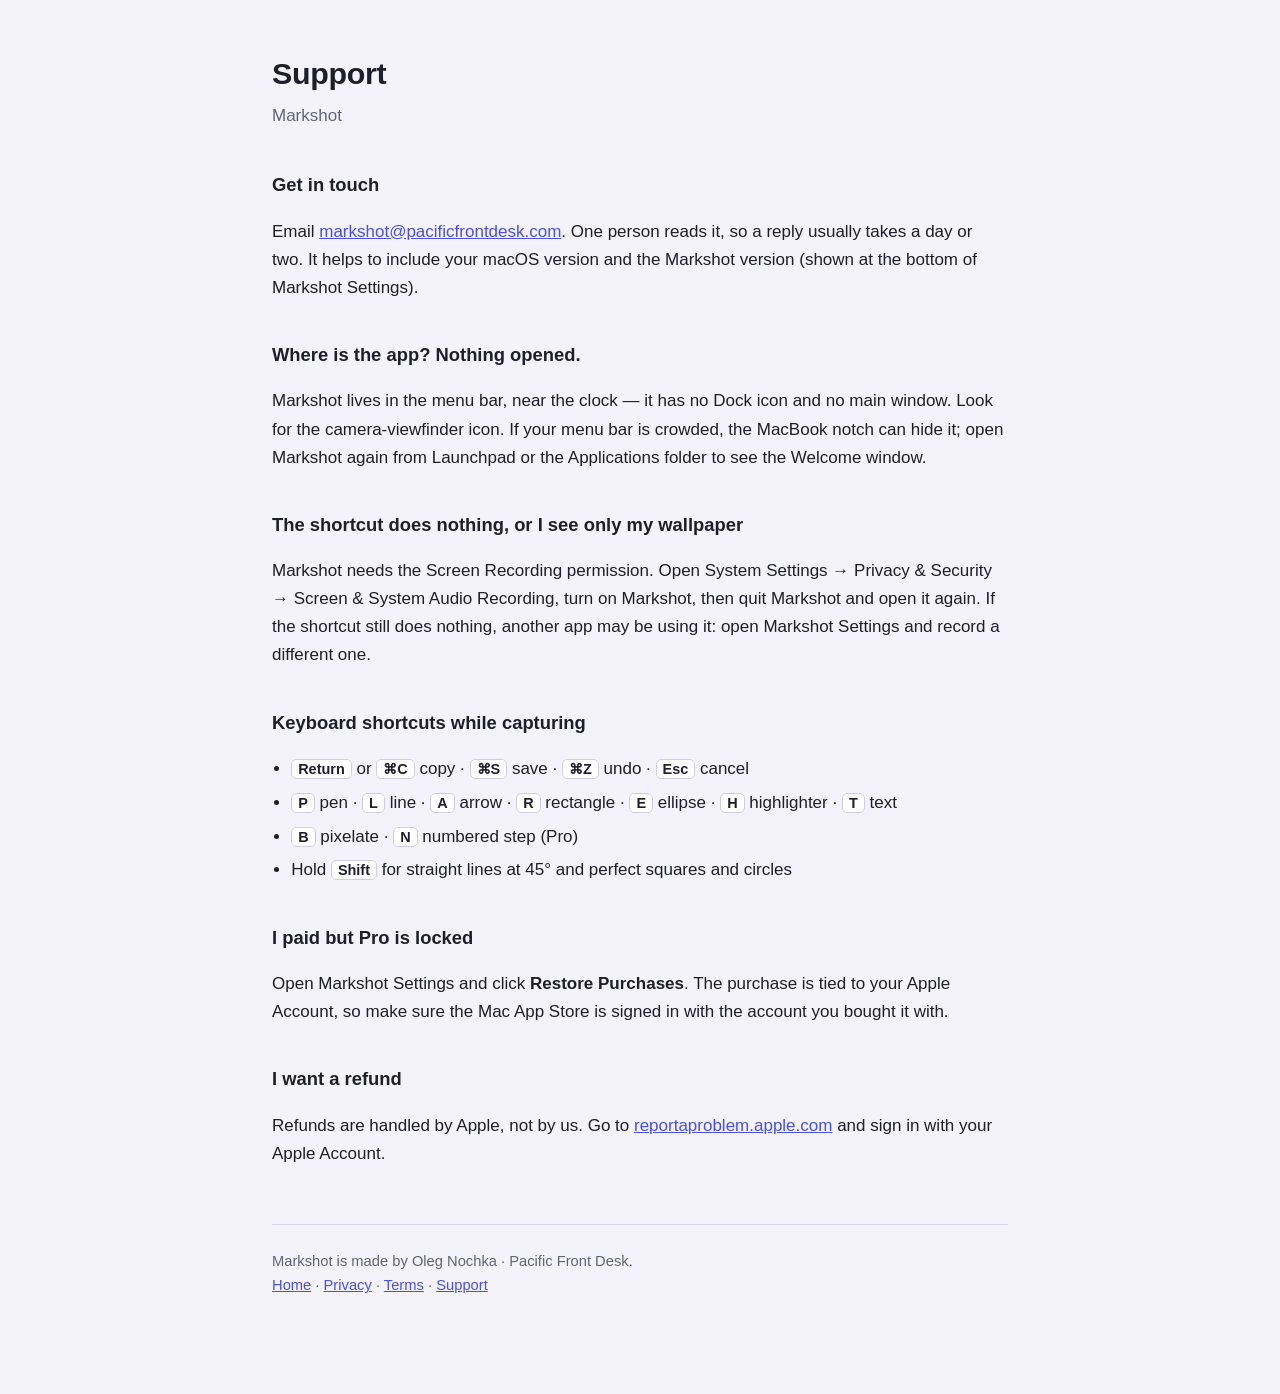
==== support.html @ 444b4825 "Markshot site: home, support, privacy, terms Co-Authored-By: Claude Opus 5.5 <noreply@anthropic.com>" ====
<!doctype html>
<html lang="en">
<head>
<meta charset="utf-8">
<meta name="viewport" content="width=device-width, initial-scale=1">
<title>Support — Markshot</title>
<link rel="icon" href="img/icon.jpg">
<link rel="stylesheet" href="style.css">
</head>
<body>
<h1>Support</h1>
<p class="sub">Markshot</p>
<h2>Get in touch</h2>
<p>Email <a href="mailto:markshot@pacificfrontdesk.com">markshot@pacificfrontdesk.com</a>. One person
reads it, so a reply usually takes a day or two. It helps to include your macOS version and
the Markshot version (shown at the bottom of Markshot Settings).</p>

<h2>Where is the app? Nothing opened.</h2>
<p>Markshot lives in the menu bar, near the clock — it has no Dock icon and no main window.
Look for the camera-viewfinder icon. If your menu bar is crowded, the MacBook notch can hide
it; open Markshot again from Launchpad or the Applications folder to see the Welcome window.</p>

<h2>The shortcut does nothing, or I see only my wallpaper</h2>
<p>Markshot needs the Screen Recording permission. Open System Settings → Privacy &amp; Security
→ Screen &amp; System Audio Recording, turn on Markshot, then quit Markshot and open it again.
If the shortcut still does nothing, another app may be using it: open Markshot Settings and
record a different one.</p>

<h2>Keyboard shortcuts while capturing</h2>
<ul>
  <li><kbd>Return</kbd> or <kbd>⌘C</kbd> copy · <kbd>⌘S</kbd> save · <kbd>⌘Z</kbd> undo · <kbd>Esc</kbd> cancel</li>
  <li><kbd>P</kbd> pen · <kbd>L</kbd> line · <kbd>A</kbd> arrow · <kbd>R</kbd> rectangle · <kbd>E</kbd> ellipse · <kbd>H</kbd> highlighter · <kbd>T</kbd> text</li>
  <li><kbd>B</kbd> pixelate · <kbd>N</kbd> numbered step (Pro)</li>
  <li>Hold <kbd>Shift</kbd> for straight lines at 45° and perfect squares and circles</li>
</ul>

<h2>I paid but Pro is locked</h2>
<p>Open Markshot Settings and click <strong>Restore Purchases</strong>. The purchase is tied to
your Apple Account, so make sure the Mac App Store is signed in with the account you bought it with.</p>

<h2>I want a refund</h2>
<p>Refunds are handled by Apple, not by us. Go to
<a href="https://reportaproblem.apple.com">reportaproblem.apple.com</a> and sign in with your
Apple Account.</p>
<footer>
  Markshot is made by Oleg Nochka · Pacific Front Desk.<br>
  <a href="./">Home</a> · <a href="./privacy.html">Privacy</a> · <a href="./terms.html">Terms</a> · <a href="./support.html">Support</a>
</footer>
</body>
</html>
---- style.css ----
:root { color-scheme: light dark; }
body {
  margin: 0 auto; padding: 48px 24px 96px; max-width: 46rem;
  font: 17px/1.65 -apple-system, BlinkMacSystemFont, "Segoe UI", Roboto, sans-serif;
  color: #1E1F2B; background: #F4F3FB;
}
h1 { font-size: 1.9rem; letter-spacing: -0.01em; margin: 0 0 0.25rem; }
h2 { font-size: 1.15rem; margin: 2.4rem 0 0.6rem; }
.sub { color: #62647A; margin: 0 0 2.5rem; }
.hero .sub { margin: 0.1rem 0 0; }
ul { padding-left: 1.2rem; }
li { margin: 0.35rem 0; }
a { color: #4A4FE8; }
kbd { font: 600 0.85em -apple-system, sans-serif; padding: 1px 6px; border-radius: 5px;
      border: 1px solid #CFCDE3; background: #FFFFFF; }
footer { margin-top: 3.5rem; padding-top: 1.5rem; border-top: 1px solid #DAD8EA; color: #62647A; font-size: 0.92rem; }
.hero { display: flex; align-items: center; gap: 20px; margin-bottom: 1.8rem; }
.icon { width: 96px; height: 96px; border-radius: 22%; flex: 0 0 auto; box-shadow: 0 4px 14px rgba(40, 30, 120, 0.25); }
.tagline { font-size: 1.3rem; font-weight: 650; margin: 0 0 0.5rem; }
.cta { display: inline-block; margin: 1.1rem 0 0.4rem; padding: 12px 24px; border-radius: 999px;
       background: linear-gradient(135deg, #3A48F5, #943AE6); color: #fff; font-weight: 600; text-decoration: none; }
.cta.soon { background: transparent; color: #62647A; border: 1.5px solid #DAD8EA; cursor: default; }
.shots { display: flex; gap: 16px; margin: 2rem -24px 0; padding: 6px 24px 18px; overflow-x: auto; scroll-snap-type: x mandatory; }
.shots img { width: 420px; max-width: 85vw; height: auto; flex: 0 0 auto; border-radius: 10px; scroll-snap-align: start;
             box-shadow: 0 6px 20px rgba(40, 30, 120, 0.18); }
@media (prefers-color-scheme: dark) {
  body { color: #ECECF4; background: #17171F; }
  .sub, footer { color: #9A9CB3; }
  footer { border-top-color: #2E2E3C; }
  a { color: #8E93FF; }
  kbd { border-color: #3A3A4C; background: #24242F; }
  .cta.soon { color: #9A9CB3; border-color: #2E2E3C; }
  .shots img { box-shadow: 0 6px 20px rgba(0, 0, 0, 0.5); }
}
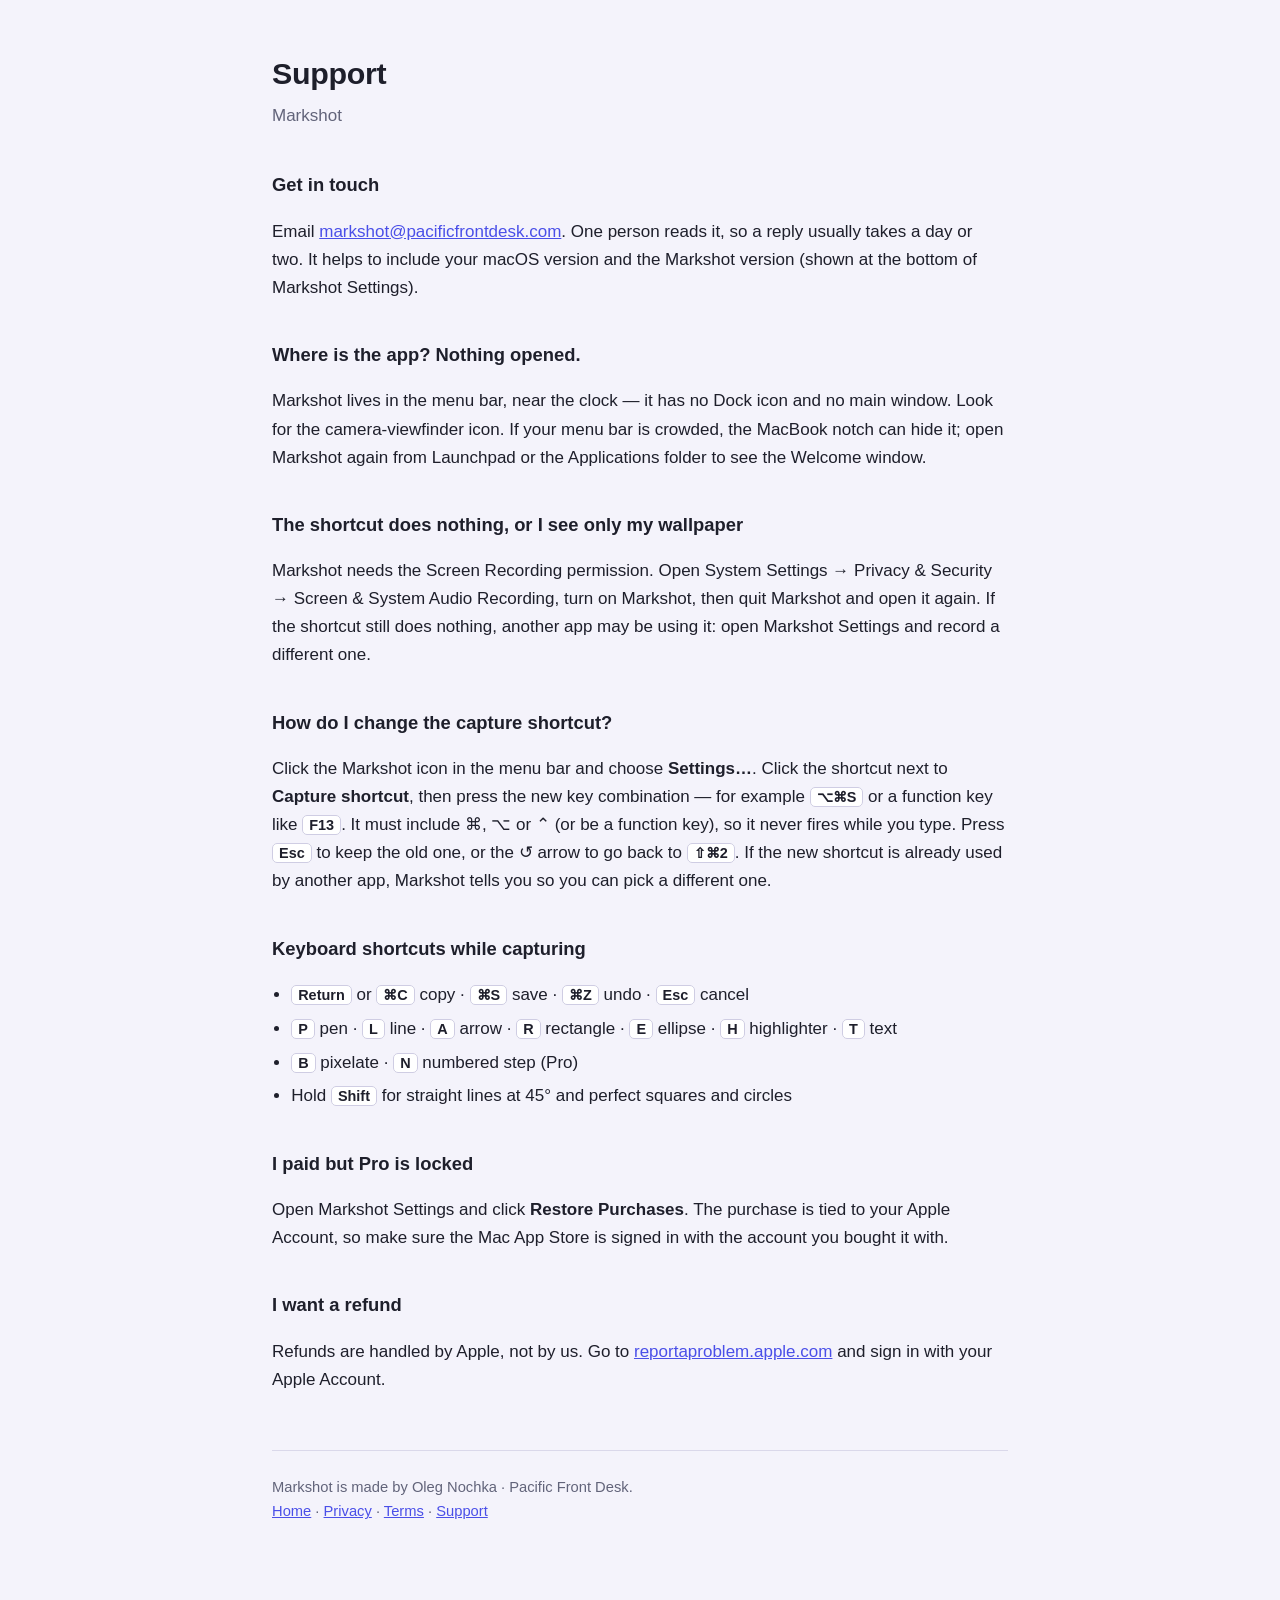
==== commit 3e1bafe3: "Mention the changeable capture shortcut Co-Authored-By: Claude Opus 5.5 <noreply@anthropic.com>" ====
--- a/support.html
+++ b/support.html
@@ -26,6 +26,14 @@
 If the shortcut still does nothing, another app may be using it: open Markshot Settings and
 record a different one.</p>
 
+<h2>How do I change the capture shortcut?</h2>
+<p>Click the Markshot icon in the menu bar and choose <strong>Settings…</strong>. Click the
+shortcut next to <strong>Capture shortcut</strong>, then press the new key combination — for
+example <kbd>⌥⌘S</kbd> or a function key like <kbd>F13</kbd>. It must include ⌘, ⌥ or ⌃ (or be a
+function key), so it never fires while you type. Press <kbd>Esc</kbd> to keep the old one, or
+the ↺ arrow to go back to <kbd>⇧⌘2</kbd>. If the new shortcut is already used by another app,
+Markshot tells you so you can pick a different one.</p>
+
 <h2>Keyboard shortcuts while capturing</h2>
 <ul>
   <li><kbd>Return</kbd> or <kbd>⌘C</kbd> copy · <kbd>⌘S</kbd> save · <kbd>⌘Z</kbd> undo · <kbd>Esc</kbd> cancel</li>
